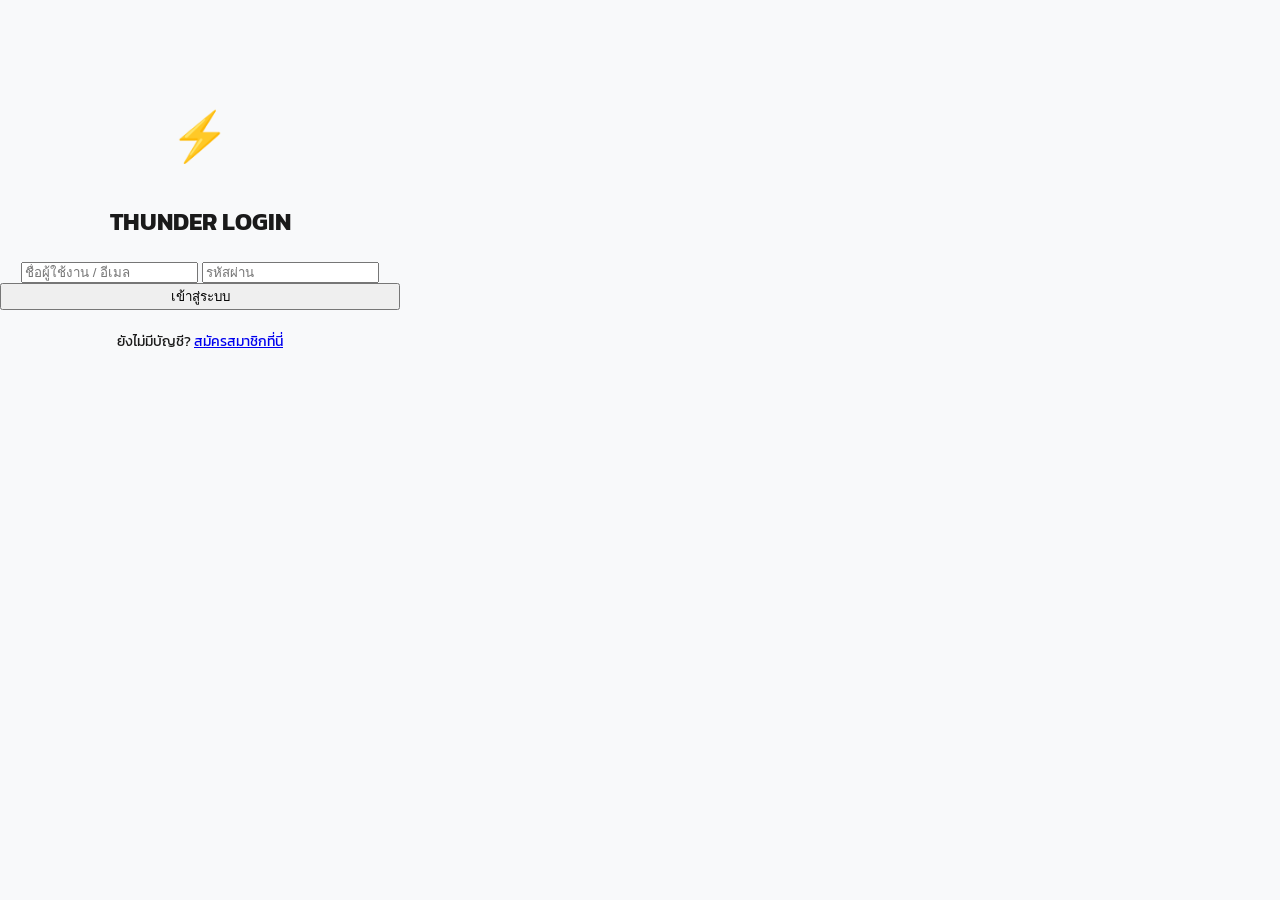
==== index.html @ f19679b5 "first commit" ====
<!DOCTYPE html>
<html lang="th">
<head>
    <meta charset="UTF-8">
    <link rel="stylesheet" href="style.css">
    <title>Thunder - Login</title>
</head>
<body>
    <div class="container" style="max-width: 400px; margin-top: 100px; text-align: center;">
        <h1 style="font-size: 3rem;">⚡</h1>
        <h2>THUNDER LOGIN</h2>
        <input type="text" id="user" placeholder="ชื่อผู้ใช้งาน / อีเมล">
        <input type="password" id="pass" placeholder="รหัสผ่าน">
        <button onclick="window.location.href='dashboard.html'" style="width: 100%;">เข้าสู่ระบบ</button>
        <p style="margin-top: 20px; font-size: 0.9rem;">
            ยังไม่มีบัญชี? <a href="#" onclick="alert('ระบบสมัครสมาชิกกำลังเปิดใช้งาน')">สมัครสมาชิกที่นี่</a>
        </p>
    </div>
</body>
</html>
---- style.css ----
@import url('https://fonts.googleapis.com/css2?family=Kanit:wght@300;400;600&display=swap');

:root {
    --primary-yellow: #FFD700;
    --dark-yellow: #FFCC00;
    --bg-light: #F8F9FA;
    --white: #ffffff;
    --dark-text: #1a1a1a;
}

body {
    font-family: 'Kanit', sans-serif;
    background-color: var(--bg-light);
    color: var(--dark-text);
    margin: 0;
    padding: 0;
}

/* Navbar: จัดให้เนื้อหาหลักอยู่ตรงกลาง และกระจายออก */
nav {
    background-color: var(--primary-yellow);
    padding: 10px 5%;
    display: flex;
    justify-content: center; /* จัดกลุ่มเมนูให้อยู่กลาง */
    align-items: center;
    gap: 30px; /* ระยะห่างระหว่างโลโก้ ค้นหา และลิงก์ */
    position: sticky;
    top: 0;
    z-index: 1000;
    box-shadow: 0 2px 10px rgba(0,0,0,0.1);
}

.logo-section h1 {
    margin: 0;
    font-size: 1.2rem;
    font-style: italic;
    font-weight: 800;
    line-height: 1;
    text-align: center;
}

.nav-search {
    display: flex;
    background: white;
    border-radius: 25px;
    padding: 2px 5px 2px 15px;
    align-items: center;
    border: 1px solid rgba(0,0,0,0.1);
}

.nav-search input {
    border: none;
    padding: 8px;
    outline: none;
    width: 250px;
    font-family: 'Kanit', sans-serif;
}

.nav-links {
    display: flex;
    align-items: center;
}

.nav-links a {
    text-decoration: none;
    color: var(--dark-text);
    margin: 0 10px;
    font-weight: 600;
    font-size: 0.85rem;
    white-space: nowrap;
}

/* Hero Section: ปรับกล่องค้นหาใหญ่ให้อยู่กึ่งกลางหน้าจอพอดี */
.hero {
    display: flex;
    justify-content: center;
    align-items: center;
    padding: 60px 10%;
    background: white;
    margin-bottom: 40px;
}

.hero-search-container {
    width: 100%;
    max-width: 700px;
    display: flex;
    align-items: center;
    background: #fff;
    padding: 10px;
    border-radius: 50px; /* มนแบบในรูป */
    box-shadow: 0 10px 30px rgba(0,0,0,0.1);
}

.hero-search-container input {
    flex: 1;
    border: none;
    padding: 15px 25px;
    outline: none;
    font-size: 1rem;
    border-radius: 50px 0 0 50px;
}

/* ปุ่มในช่องค้นหาใหญ่ */
.btn-track {
    background: var(--primary-yellow);
    border: none;
    padding: 15px 30px;
    border-radius: 40px;
    font-weight: bold;
    cursor: pointer;
    transition: 0.2s;
}

/* บริการแนะนำ: จัด Title ให้อยู่กลาง */
.section-title {
    text-align: center;
    margin-bottom: 30px;
    font-weight: 600;
}

/* Grid: จัด Card ให้อยู่กึ่งกลางเสมอ */
.services-grid {
    display: grid;
    grid-template-columns: repeat(auto-fit, minmax(280px, 1fr));
    gap: 25px;
    max-width: 1200px;
    margin: 0 auto; /* จัด Grid ทั้งชุดให้อยู่กลางหน้าจอ */
    padding: 0 5% 50px 5%;
}

.card {
    background: var(--white);
    padding: 40px 20px;
    border-radius: 25px;
    text-align: center;
    box-shadow: 0 10px 25px rgba(0,0,0,0.05);
    display: flex;
    flex-direction: column;
    align-items: center; /* จัดเนื้อหาใน Card ให้อยู่กลาง */
}

.btn-yellow {
    background-color: var(--primary-yellow);
    color: var(--dark-text);
    border: none;
    padding: 12px 0;
    width: 80%; /* ไม่ให้ปุ่มกว้างเต็มจนเกินไป */
    border-radius: 25px;
    font-weight: bold;
    cursor: pointer;
    margin-top: auto; /* ดันปุ่มลงล่างสุดของ Card */
}
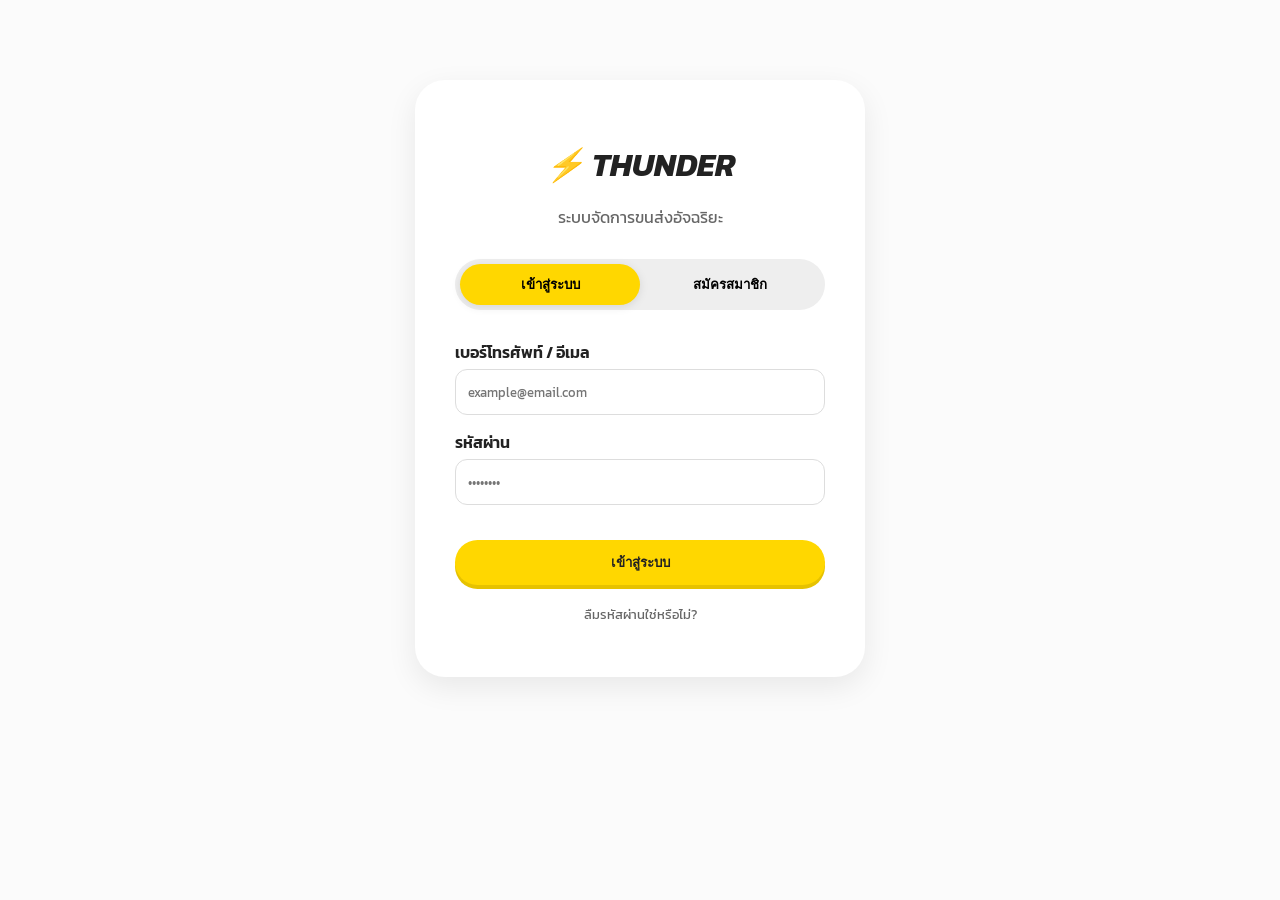
==== commit 7fc15b1c: "update addpage" ====
--- a/index.html
+++ b/index.html
@@ -2,19 +2,142 @@
 <html lang="th">
 <head>
     <meta charset="UTF-8">
+    <meta name="viewport" content="width=device-width, initial-scale=1.0">
     <link rel="stylesheet" href="style.css">
-    <title>Thunder - Login</title>
+    <title>Thunder Express - ยินดีต้อนรับ</title>
+    <style>
+        /* สไตล์เพิ่มเติมเฉพาะหน้า Login/Register */
+        .auth-container {
+            max-width: 450px;
+            margin: 80px auto;
+            perspective: 1000px;
+        }
+        .auth-card {
+            background: white;
+            padding: 40px;
+            border-radius: 30px;
+            box-shadow: var(--shadow);
+            text-align: center;
+        }
+        .auth-toggle {
+            display: flex;
+            background: #eee;
+            border-radius: 50px;
+            margin-bottom: 30px;
+            padding: 5px;
+        }
+        .toggle-btn {
+            flex: 1;
+            padding: 10px;
+            border-radius: 50px;
+            cursor: pointer;
+            font-weight: 600;
+            border: none;
+            background: transparent;
+        }
+        .toggle-btn.active {
+            background: var(--primary-yellow);
+            box-shadow: 0 2px 10px rgba(0,0,0,0.1);
+        }
+        .hidden { display: none; }
+        
+        /* HCI Feedback: แสดงสถานะความปลอดภัยรหัสผ่าน */
+        .pw-strength {
+            height: 5px;
+            width: 100%;
+            background: #ddd;
+            margin-top: -5px;
+            margin-bottom: 10px;
+            border-radius: 10px;
+            overflow: hidden;
+        }
+        .pw-bar { height: 100%; width: 0%; transition: 0.3s; }
+    </style>
 </head>
 <body>
-    <div class="container" style="max-width: 400px; margin-top: 100px; text-align: center;">
-        <h1 style="font-size: 3rem;">⚡</h1>
-        <h2>THUNDER LOGIN</h2>
-        <input type="text" id="user" placeholder="ชื่อผู้ใช้งาน / อีเมล">
-        <input type="password" id="pass" placeholder="รหัสผ่าน">
-        <button onclick="window.location.href='dashboard.html'" style="width: 100%;">เข้าสู่ระบบ</button>
-        <p style="margin-top: 20px; font-size: 0.9rem;">
-            ยังไม่มีบัญชี? <a href="#" onclick="alert('ระบบสมัครสมาชิกกำลังเปิดใช้งาน')">สมัครสมาชิกที่นี่</a>
-        </p>
+
+    <div class="auth-container">
+        <div class="auth-card">
+            <h1 style="font-style: italic; margin-bottom: 10px;">⚡ THUNDER</h1>
+            <p style="color: var(--gray-text); margin-bottom: 30px;">ระบบจัดการขนส่งอัจฉริยะ</p>
+
+            <div class="auth-toggle">
+                <button id="loginTab" class="toggle-btn active" onclick="switchTab('login')">เข้าสู่ระบบ</button>
+                <button id="regTab" class="toggle-btn" onclick="switchTab('register')">สมัครสมาชิก</button>
+            </div>
+
+            <div id="loginForm">
+                <div class="form-group">
+                    <label>เบอร์โทรศัพท์ / อีเมล</label>
+                    <input type="text" placeholder="example@email.com">
+                </div>
+                <div class="form-group">
+                    <label>รหัสผ่าน</label>
+                    <input type="password" placeholder="••••••••">
+                </div>
+                <button class="btn-action" style="width: 100%;" onclick="location.href='dashboard.html'">เข้าสู่ระบบ</button>
+                <p style="font-size: 0.8rem; margin-top: 20px; color: var(--gray-text);">ลืมรหัสผ่านใช่หรือไม่?</p>
+            </div>
+
+            <div id="registerForm" class="hidden">
+                <div class="form-group">
+                    <label>ชื่อ-นามสกุล</label>
+                    <input type="text" placeholder="สมชาย สายฟ้า">
+                </div>
+                <div class="form-group">
+                    <label>เบอร์โทรศัพท์</label>
+                    <input type="text" placeholder="08x-xxxxxxx">
+                </div>
+                <div class="form-group">
+                    <label>รหัสผ่านใหม่</label>
+                    <input type="password" id="pwInput" oninput="checkStrength()" placeholder="อย่างน้อย 8 ตัวอักษร">
+                    <div class="pw-strength"><div id="pwBar" class="pw-bar"></div></div>
+                </div>
+                <button class="btn-action" style="width: 100%;" onclick="handleRegister()">ยืนยันการสมัคร</button>
+            </div>
+        </div>
     </div>
+
+    <script>
+        function switchTab(type) {
+            const loginF = document.getElementById('loginForm');
+            const regF = document.getElementById('registerForm');
+            const loginT = document.getElementById('loginTab');
+            const regT = document.getElementById('regTab');
+
+            if(type === 'login') {
+                loginF.classList.remove('hidden');
+                regF.classList.add('hidden');
+                loginT.classList.add('active');
+                regT.classList.remove('active');
+            } else {
+                loginF.classList.add('hidden');
+                regF.classList.remove('hidden');
+                loginT.classList.remove('active');
+                regT.classList.add('active');
+            }
+        }
+
+        // HCI: Visual Feedback สำหรับความปลอดภัยรหัสผ่าน
+        function checkStrength() {
+            const val = document.getElementById('pwInput').value;
+            const bar = document.getElementById('pwBar');
+            if(val.length < 5) {
+                bar.style.width = '30%';
+                bar.style.background = '#ff4444';
+            } else if(val.length < 8) {
+                bar.style.width = '60%';
+                bar.style.background = '#ffbb33';
+            } else {
+                bar.style.width = '100%';
+                bar.style.background = '#00c851';
+            }
+        }
+
+        function handleRegister() {
+            alert('สมัครสมาชิกสำเร็จ! กรุณาเข้าสู่ระบบ');
+            switchTab('login');
+        }
+    </script>
 </body>
 </html>
--- a/style.css
+++ b/style.css
@@ -3,150 +3,146 @@
 :root {
     --primary-yellow: #FFD700;
     --dark-yellow: #FFCC00;
-    --bg-light: #F8F9FA;
+    --bg-light: #FBFBFB;
     --white: #ffffff;
-    --dark-text: #1a1a1a;
+    --dark-text: #222;
+    --gray-text: #666;
+    --shadow: 0 10px 30px rgba(0,0,0,0.08);
 }
+
+* { box-sizing: border-box; transition: all 0.2s ease-in-out; }
 
 body {
     font-family: 'Kanit', sans-serif;
     background-color: var(--bg-light);
     color: var(--dark-text);
     margin: 0;
-    padding: 0;
 }
 
-/* Navbar: จัดให้เนื้อหาหลักอยู่ตรงกลาง และกระจายออก */
+/* NAVIGATION */
 nav {
     background-color: var(--primary-yellow);
-    padding: 10px 5%;
+    padding: 12px 5%;
     display: flex;
-    justify-content: center; /* จัดกลุ่มเมนูให้อยู่กลาง */
+    justify-content: space-between;
     align-items: center;
-    gap: 30px; /* ระยะห่างระหว่างโลโก้ ค้นหา และลิงก์ */
     position: sticky;
-    top: 0;
-    z-index: 1000;
-    box-shadow: 0 2px 10px rgba(0,0,0,0.1);
+    top: 0; z-index: 1000;
+    box-shadow: 0 2px 15px rgba(0,0,0,0.1);
 }
 
-.logo-section h1 {
-    margin: 0;
-    font-size: 1.2rem;
-    font-style: italic;
-    font-weight: 800;
-    line-height: 1;
-    text-align: center;
-}
-
-.nav-search {
-    display: flex;
-    background: white;
-    border-radius: 25px;
-    padding: 2px 5px 2px 15px;
-    align-items: center;
-    border: 1px solid rgba(0,0,0,0.1);
-}
-
-.nav-search input {
-    border: none;
-    padding: 8px;
-    outline: none;
-    width: 250px;
-    font-family: 'Kanit', sans-serif;
-}
-
-.nav-links {
-    display: flex;
-    align-items: center;
-}
+.logo-section h1 { margin: 0; font-size: 1.4rem; font-style: italic; cursor: pointer; }
 
 .nav-links a {
     text-decoration: none;
     color: var(--dark-text);
-    margin: 0 10px;
+    margin-left: 20px;
     font-weight: 600;
-    font-size: 0.85rem;
-    white-space: nowrap;
+    font-size: 0.9rem;
 }
 
-/* Hero Section: ปรับกล่องค้นหาใหญ่ให้อยู่กึ่งกลางหน้าจอพอดี */
+.nav-links a:hover { opacity: 0.7; }
+
+/* HERO SEARCH */
 .hero {
-    display: flex;
-    justify-content: center;
-    align-items: center;
-    padding: 60px 10%;
     background: white;
-    margin-bottom: 40px;
+    padding: 60px 20px;
+    text-align: center;
+    border-bottom: 1px solid #eee;
 }
 
-.hero-search-container {
-    width: 100%;
-    max-width: 700px;
+.search-box-container {
+    max-width: 650px;
+    margin: 0 auto;
     display: flex;
-    align-items: center;
-    background: #fff;
-    padding: 10px;
-    border-radius: 50px; /* มนแบบในรูป */
-    box-shadow: 0 10px 30px rgba(0,0,0,0.1);
+    box-shadow: var(--shadow);
+    border-radius: 50px;
+    overflow: hidden;
+    border: 1px solid #eee;
 }
 
-.hero-search-container input {
-    flex: 1;
-    border: none;
-    padding: 15px 25px;
-    outline: none;
-    font-size: 1rem;
-    border-radius: 50px 0 0 50px;
+.search-box-container input {
+    flex: 1; border: none; padding: 18px 30px; outline: none; font-size: 1rem;
 }
 
-/* ปุ่มในช่องค้นหาใหญ่ */
-.btn-track {
+.btn-search {
     background: var(--primary-yellow);
-    border: none;
-    padding: 15px 30px;
-    border-radius: 40px;
-    font-weight: bold;
-    cursor: pointer;
-    transition: 0.2s;
+    border: none; padding: 0 35px; font-weight: bold; cursor: pointer;
 }
 
-/* บริการแนะนำ: จัด Title ให้อยู่กลาง */
-.section-title {
-    text-align: center;
-    margin-bottom: 30px;
-    font-weight: 600;
+/* GRID & CARDS */
+.content-section {
+    max-width: 1100px;
+    margin: 40px auto;
+    padding: 0 20px;
 }
 
-/* Grid: จัด Card ให้อยู่กึ่งกลางเสมอ */
-.services-grid {
+.grid {
     display: grid;
     grid-template-columns: repeat(auto-fit, minmax(280px, 1fr));
     gap: 25px;
-    max-width: 1200px;
-    margin: 0 auto; /* จัด Grid ทั้งชุดให้อยู่กลางหน้าจอ */
-    padding: 0 5% 50px 5%;
 }
 
 .card {
     background: var(--white);
-    padding: 40px 20px;
+    padding: 35px 25px;
     border-radius: 25px;
     text-align: center;
-    box-shadow: 0 10px 25px rgba(0,0,0,0.05);
-    display: flex;
-    flex-direction: column;
-    align-items: center; /* จัดเนื้อหาใน Card ให้อยู่กลาง */
+    box-shadow: var(--shadow);
+    border: 1px solid rgba(0,0,0,0.02);
 }
 
-.btn-yellow {
+.card:hover { transform: translateY(-8px); box-shadow: 0 15px 35px rgba(0,0,0,0.12); }
+
+.card-icon { font-size: 45px; margin-bottom: 15px; }
+
+/* BUTTONS */
+.btn-action {
     background-color: var(--primary-yellow);
     color: var(--dark-text);
     border: none;
-    padding: 12px 0;
-    width: 80%; /* ไม่ให้ปุ่มกว้างเต็มจนเกินไป */
+    padding: 12px 40px;
     border-radius: 25px;
-    font-weight: bold;
+    font-weight: 600;
     cursor: pointer;
-    margin-top: auto; /* ดันปุ่มลงล่างสุดของ Card */
-}+    margin-top: 20px;
+    box-shadow: 0 4px 0 #e6c200;
+}
+
+.btn-action:active { transform: translateY(2px); box-shadow: none; }
+
+/* FORM ELEMENTS */
+.form-group { margin-bottom: 15px; text-align: left; }
+.form-group label { display: block; margin-bottom: 5px; font-weight: 600; }
+input[type="text"], input[type="number"], input[type="password"], select, textarea {
+    width: 100%; padding: 12px; border: 1px solid #ddd; border-radius: 12px; font-family: 'Kanit', sans-serif;
+}
+
+/* --- TOAST NOTIFICATION --- */
+.toast-container {
+    position: fixed;
+    bottom: 20px;
+    right: 20px;
+    z-index: 9999;
+}
+
+.toast {
+    background: #333;
+    color: white;
+    padding: 15px 25px;
+    border-radius: 12px;
+    margin-top: 10px;
+    box-shadow: 0 5px 20px rgba(0,0,0,0.2);
+    display: flex;
+    align-items: center;
+    gap: 12px;
+    animation: slideIn 0.4s cubic-bezier(0.175, 0.885, 0.32, 1.275);
+}
+
+@keyframes slideIn {
+    from { transform: translateX(110%); opacity: 0; }
+    to { transform: translateX(0); opacity: 1; }
+}
+
+.toast.success { border-left: 5px solid #00c851; }
+.toast.error { border-left: 5px solid #ff4444; }
